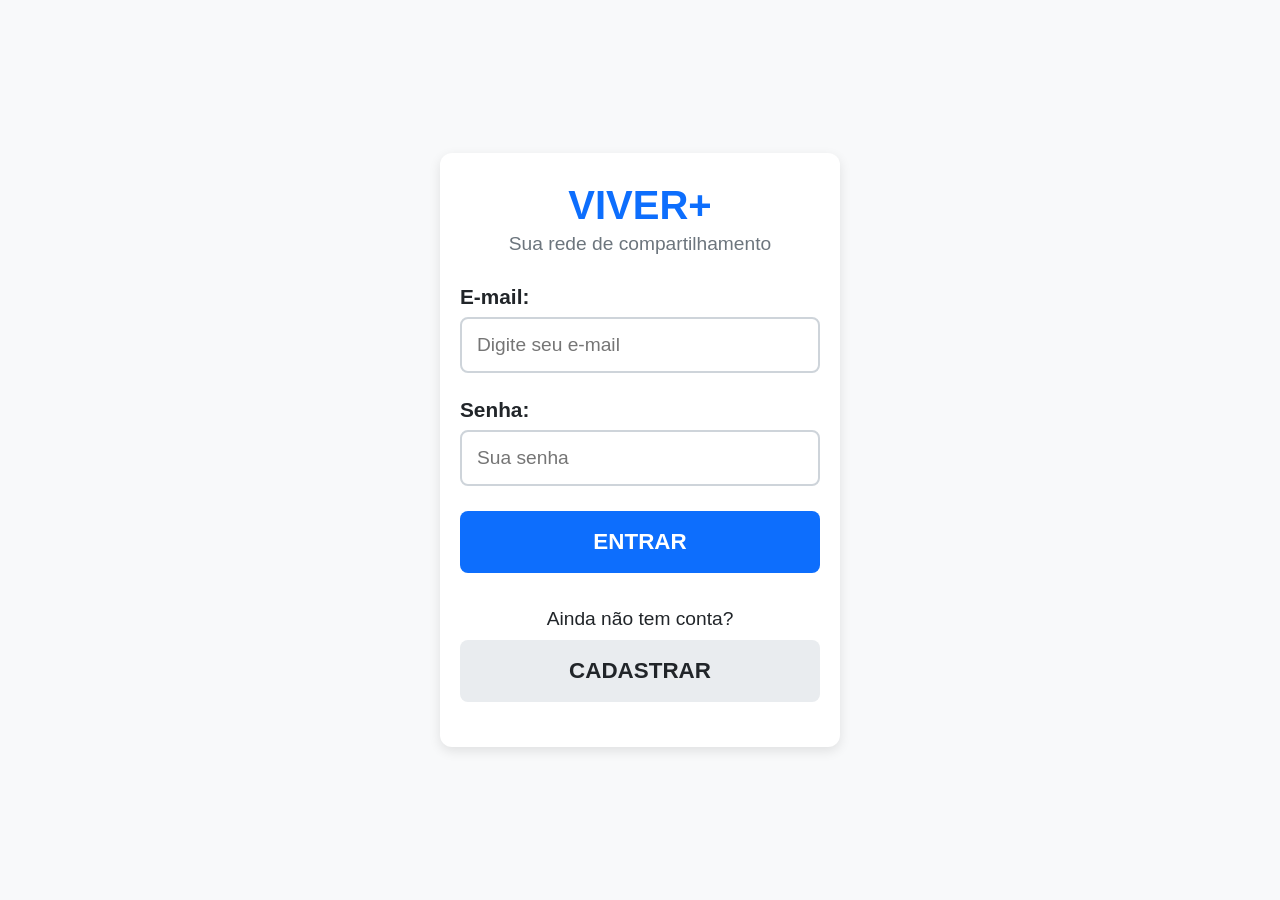
==== viver-frontend/index.html @ a908cf32 "Frontend: Criação da tela de Login com design acessível e alto contraste" ====
<!DOCTYPE html>
<html lang="pt-BR">
<head>
    <meta charset="UTF-8">
    <meta name="viewport" content="width=device-width, initial-scale=1.0, maximum-scale=1.0, user-scalable=no">
    <title>VIVER+ - Acesso Seguro</title>
    
    <link rel="stylesheet" href="css/style.css">
    
    <link rel="manifest" href="manifest.json">
</head>
<body>

    <main class="container-login">
        <header class="cabecalho-simples">
            <h1>VIVER+</h1>
            <p>Sua rede de compartilhamento</p>
        </header>

        <section class="area-formulario">
            <form id="form-login">
                
                <div class="grupo-input">
                    <label for="email">E-mail:</label>
                    <input type="email" id="email" placeholder="Digite seu e-mail" required>
                </div>

                <div class="grupo-input">
                    <label for="senha">Senha:</label>
                    <input type="password" id="senha" placeholder="Sua senha" required>
                </div>

                <button type="submit" class="btn-primario btn-grande">ENTRAR</button>
                
            </form>

            <div class="area-links">
                <p>Ainda não tem conta?</p>
                <a href="cadastro.html" class="btn-secundario btn-grande">CADASTRAR</a>
            </div>
        </section>
    </main>

    <script src="js/api.js"></script>
</body>
</html>
---- viver-frontend/css/style.css ----
/* Variáveis de cores para alto contraste e conforto visual */
:root {
    --cor-fundo: #f8f9fa;
    --cor-texto: #212529;
    --cor-primaria: #0d6efd; /* Azul forte, transmite segurança */
    --cor-secundaria: #e9ecef;
    --cor-erro: #dc3545;
}

/* Reset básico para garantir que fica igual em todos os telemóveis */
* {
    box-sizing: border-box;
    margin: 0;
    padding: 0;
}

body {
    font-family: 'Arial', sans-serif;
    background-color: var(--cor-fundo);
    color: var(--cor-texto);
    display: flex;
    justify-content: center;
    align-items: center;
    min-height: 100vh;
    padding: 20px;
}

/* O contentor principal que segura o formulário */
.container-login {
    background-color: white;
    width: 100%;
    max-width: 400px;
    padding: 30px 20px;
    border-radius: 12px;
    box-shadow: 0 4px 12px rgba(0,0,0,0.1);
    text-align: center;
}

.cabecalho-simples h1 {
    font-size: 2.5rem;
    color: var(--cor-primaria);
    margin-bottom: 5px;
}

.cabecalho-simples p {
    font-size: 1.2rem;
    color: #6c757d;
    margin-bottom: 30px;
}

/* Estilização dos campos de texto (grandes e visíveis) */
.grupo-input {
    margin-bottom: 25px;
    text-align: left;
}

.grupo-input label {
    display: block;
    font-size: 1.3rem;
    font-weight: bold;
    margin-bottom: 8px;
}

.grupo-input input {
    width: 100%;
    padding: 15px;
    font-size: 1.2rem;
    border: 2px solid #ced4da;
    border-radius: 8px;
    transition: border-color 0.3s;
}

.grupo-input input:focus {
    border-color: var(--cor-primaria);
    outline: none;
}

/* Botões gigantes para facilitar o toque no ecrã */
.btn-grande {
    display: inline-block;
    width: 100%;
    padding: 18px;
    font-size: 1.4rem;
    font-weight: bold;
    text-align: center;
    text-decoration: none;
    border-radius: 8px;
    border: none;
    cursor: pointer;
    margin-bottom: 15px;
    transition: opacity 0.3s;
}

.btn-primario {
    background-color: var(--cor-primaria);
    color: white;
}

.btn-primario:active {
    opacity: 0.8;
}

.btn-secundario {
    background-color: var(--cor-secundaria);
    color: var(--cor-texto);
}

.area-links p {
    font-size: 1.2rem;
    margin: 20px 0 10px 0;
}
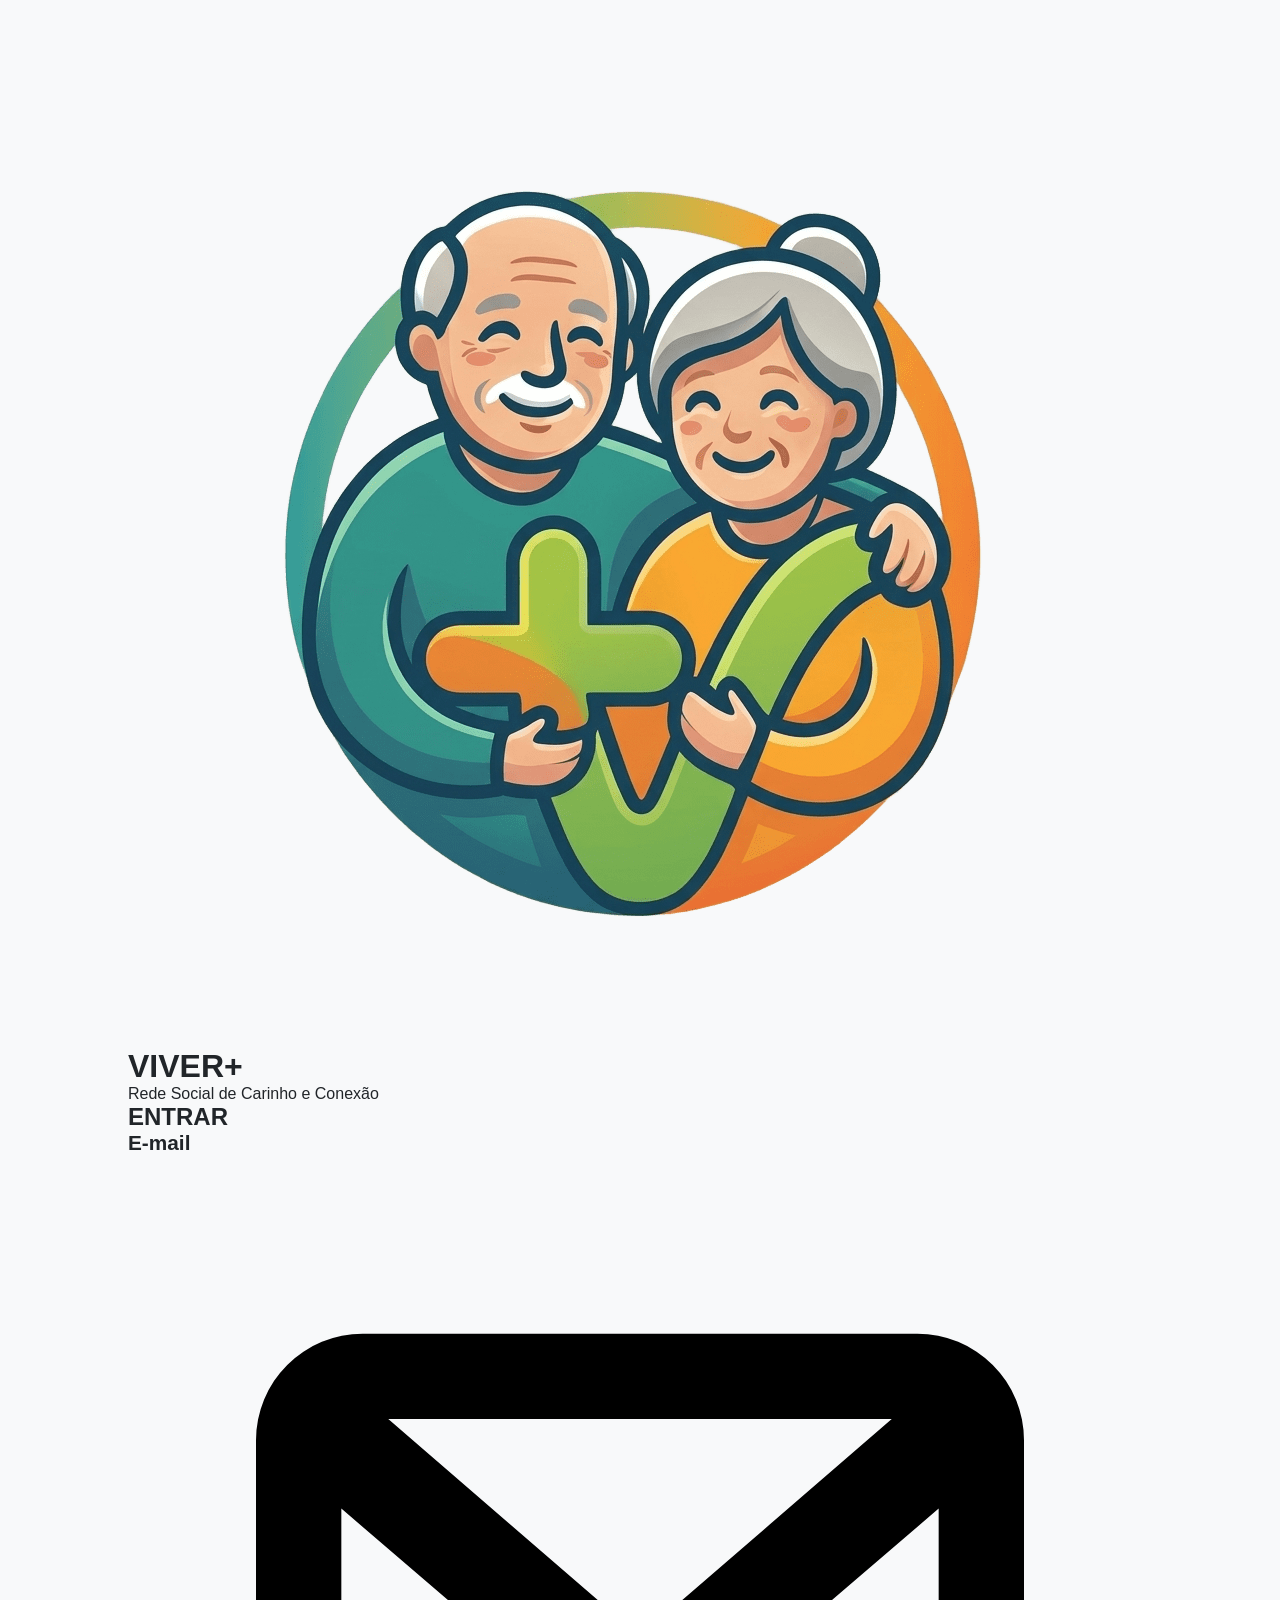
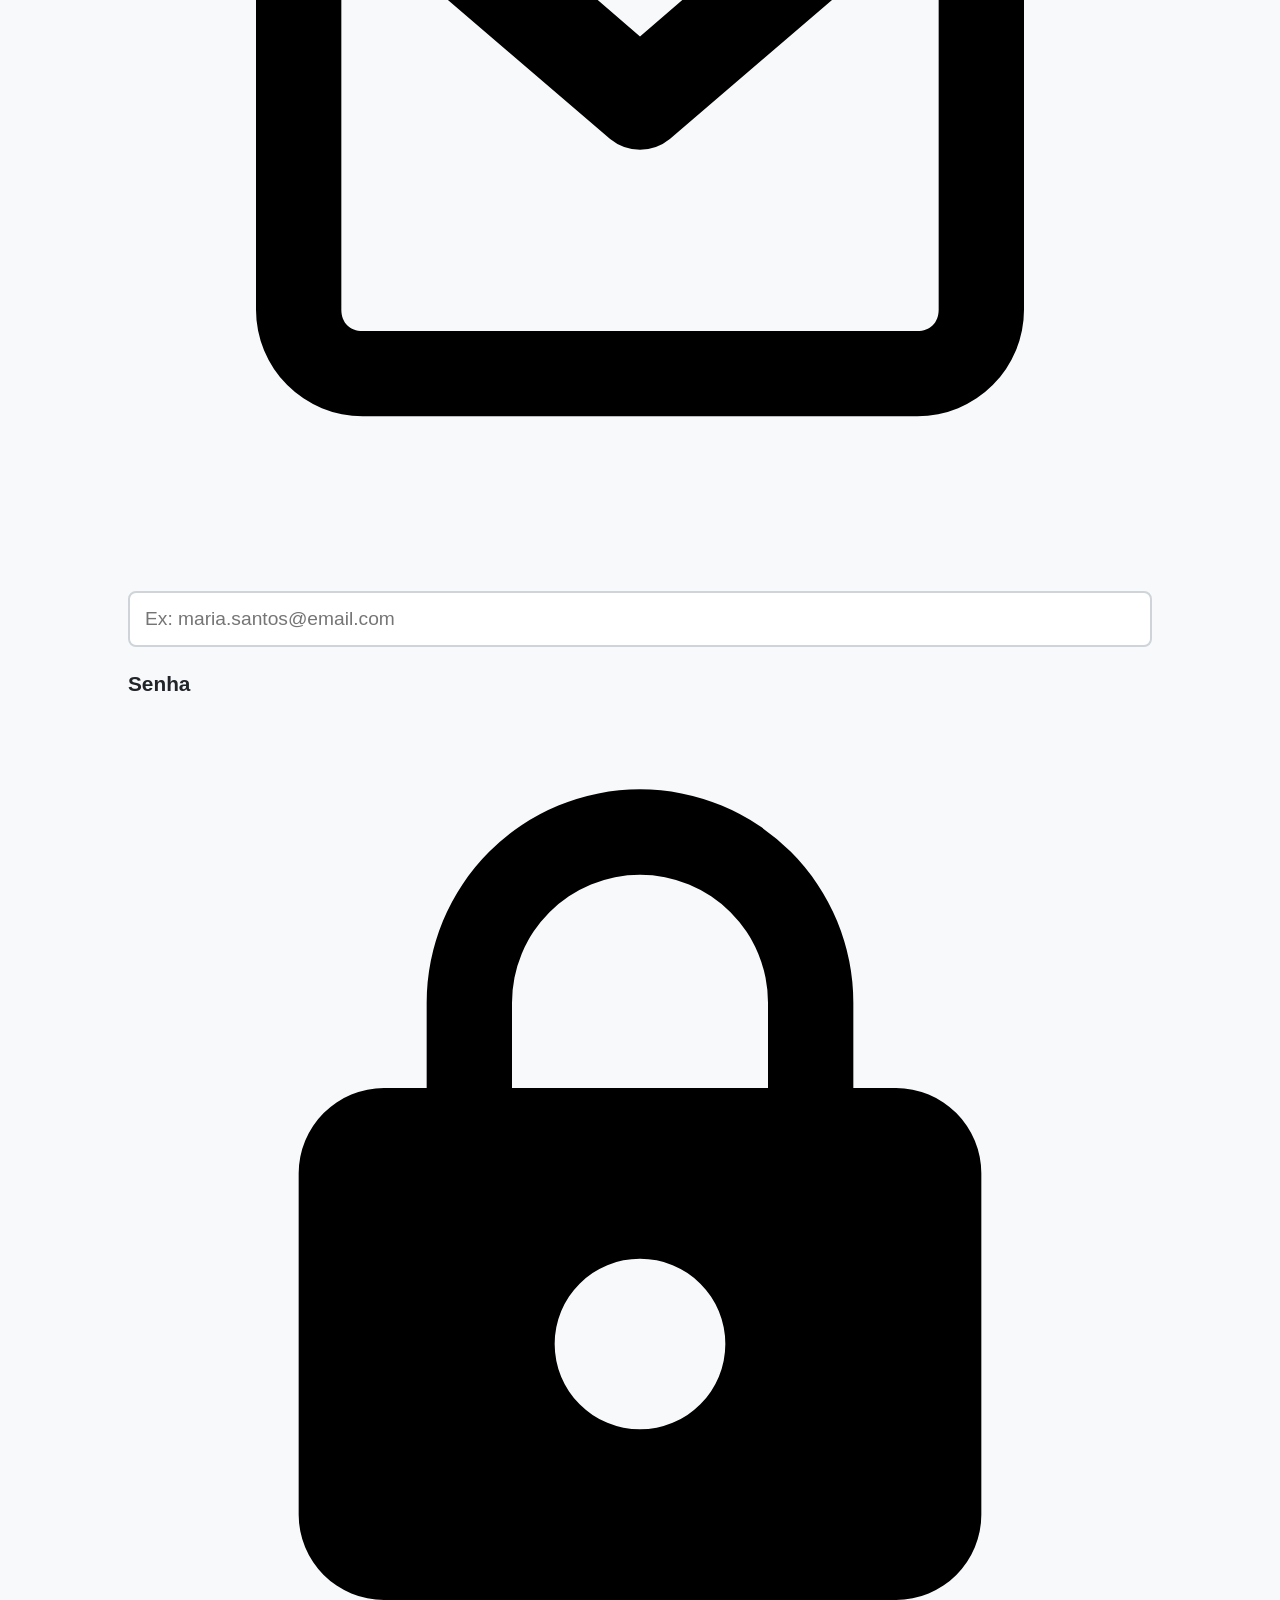
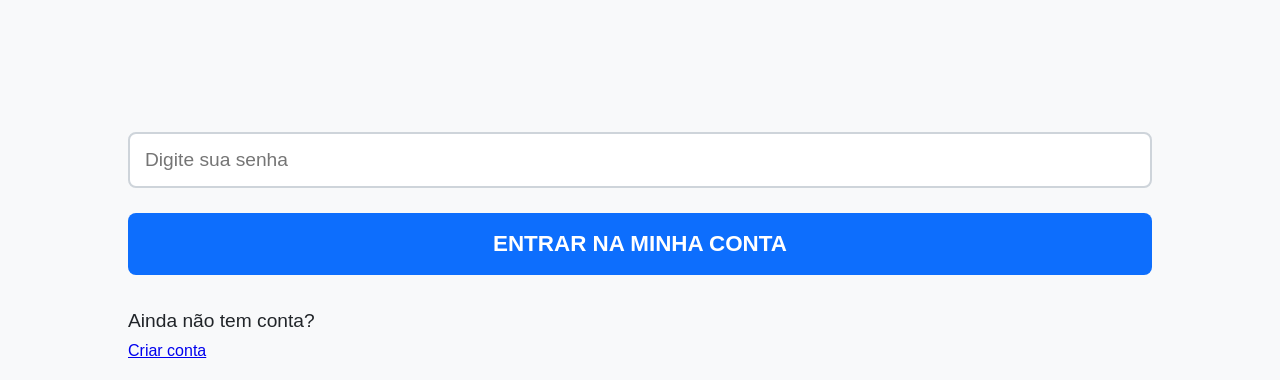
==== commit 1f47371d: "Docs: Adição do .gitignore para proteger credenciais e ficheiros de compilação" ====
--- a/viver-frontend/index.html
+++ b/viver-frontend/index.html
@@ -3,44 +3,55 @@
 <head>
     <meta charset="UTF-8">
     <meta name="viewport" content="width=device-width, initial-scale=1.0, maximum-scale=1.0, user-scalable=no">
-    <title>VIVER+ - Acesso Seguro</title>
-    
+    <title>VIVER+ - Entrar</title>
     <link rel="stylesheet" href="css/style.css">
-    
     <link rel="manifest" href="manifest.json">
+    <link rel="icon" type="image/png" href="img/logo.png">
 </head>
 <body>
 
-    <main class="container-login">
-        <header class="cabecalho-simples">
-            <h1>VIVER+</h1>
-            <p>Sua rede de compartilhamento</p>
+    <main class="tela-acesso">
+        <header class="marca">
+            <img src="img/logo.png" alt="Logótipo Oficial do VIVER+" class="marca-icone" style="object-fit: contain;">
+            
+            <div>
+                <h1>VIVER+</h1>
+                <p>Rede Social de Carinho e Conexão</p> </div>
         </header>
 
         <section class="area-formulario">
+            <h2>ENTRAR</h2>
+
             <form id="form-login">
-                
                 <div class="grupo-input">
-                    <label for="email">E-mail:</label>
-                    <input type="email" id="email" placeholder="Digite seu e-mail" required>
+                    <label for="email">E-mail</label>
+                    <div class="campo-com-icone">
+                        <svg viewBox="0 0 24 24" aria-hidden="true">
+                            <path d="M3 6.5A2.5 2.5 0 0 1 5.5 4h13A2.5 2.5 0 0 1 21 6.5v11a2.5 2.5 0 0 1-2.5 2.5h-13A2.5 2.5 0 0 1 3 17.5v-11Zm3.1-.5 5.9 5.1L17.9 6H6.1Zm12.9 2.1-6.3 5.4a1.1 1.1 0 0 1-1.4 0L5 8.1v9.4c0 .3.2.5.5.5h13c.3 0 .5-.2.5-.5V8.1Z"/>
+                        </svg>
+                        <input type="email" id="email" placeholder="Ex: maria.santos@email.com" required>
+                    </div>
                 </div>
 
                 <div class="grupo-input">
-                    <label for="senha">Senha:</label>
-                    <input type="password" id="senha" placeholder="Sua senha" required>
+                    <label for="senha">Senha</label>
+                    <div class="campo-com-icone">
+                        <svg viewBox="0 0 24 24" aria-hidden="true">
+                            <path d="M17 9h1a2 2 0 0 1 2 2v8a2 2 0 0 1-2 2H6a2 2 0 0 1-2-2v-8a2 2 0 0 1 2-2h1V7a5 5 0 0 1 10 0v2Zm-8 0h6V7a3 3 0 0 0-6 0v2Zm3 8a2 2 0 1 0 0-4 2 2 0 0 0 0 4Z"/>
+                        </svg>
+                        <input type="password" id="senha" placeholder="Digite sua senha" required>
+                    </div>
                 </div>
 
-                <button type="submit" class="btn-primario btn-grande">ENTRAR</button>
-                
+                <button type="submit" class="btn-primario btn-grande">ENTRAR NA MINHA CONTA</button>
             </form>
 
             <div class="area-links">
-                <p>Ainda não tem conta?</p>
-                <a href="cadastro.html" class="btn-secundario btn-grande">CADASTRAR</a>
+                <p>Ainda não tem conta?</p> <a href="cadastro.html">Criar conta</a>
             </div>
         </section>
     </main>
 
     <script src="js/api.js"></script>
-</body>
+    <script src="js/pwa-setup.js"></script> </body>
 </html>
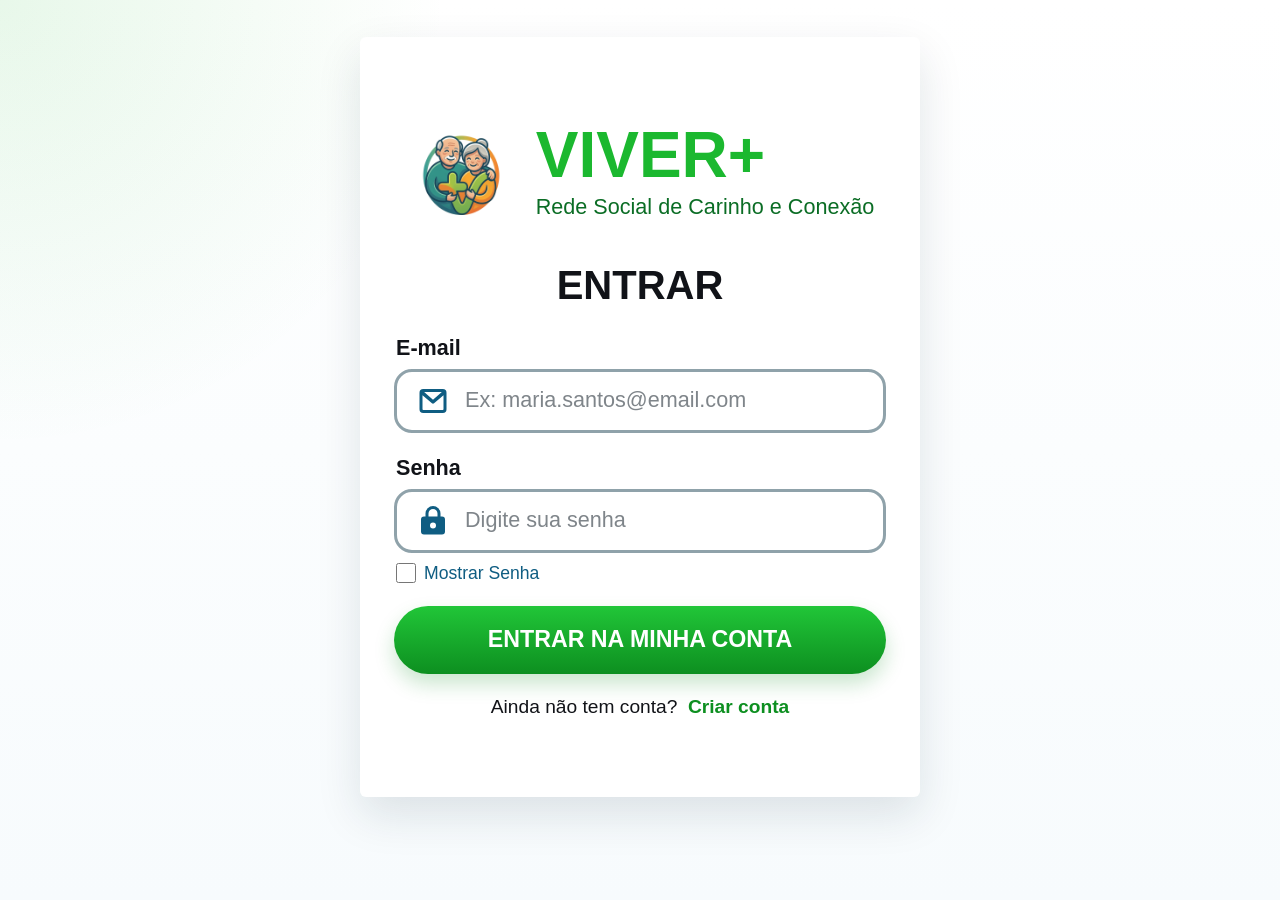
==== commit 76fa0391: "Feat (Segurança): Validação de CPF, confirmação de senha e melhorias no fluxo de login" ====
--- a/viver-frontend/index.html
+++ b/viver-frontend/index.html
@@ -9,14 +9,13 @@
     <link rel="icon" type="image/png" href="img/logo.png">
 </head>
 <body>
-
     <main class="tela-acesso">
         <header class="marca">
             <img src="img/logo.png" alt="Logótipo Oficial do VIVER+" class="marca-icone" style="object-fit: contain;">
-            
             <div>
                 <h1>VIVER+</h1>
-                <p>Rede Social de Carinho e Conexão</p> </div>
+                <p>Rede Social de Carinho e Conexão</p>
+            </div>
         </header>
 
         <section class="area-formulario">
@@ -26,21 +25,21 @@
                 <div class="grupo-input">
                     <label for="email">E-mail</label>
                     <div class="campo-com-icone">
-                        <svg viewBox="0 0 24 24" aria-hidden="true">
-                            <path d="M3 6.5A2.5 2.5 0 0 1 5.5 4h13A2.5 2.5 0 0 1 21 6.5v11a2.5 2.5 0 0 1-2.5 2.5h-13A2.5 2.5 0 0 1 3 17.5v-11Zm3.1-.5 5.9 5.1L17.9 6H6.1Zm12.9 2.1-6.3 5.4a1.1 1.1 0 0 1-1.4 0L5 8.1v9.4c0 .3.2.5.5.5h13c.3 0 .5-.2.5-.5V8.1Z"/>
-                        </svg>
+                        <svg viewBox="0 0 24 24" aria-hidden="true"><path d="M3 6.5A2.5 2.5 0 0 1 5.5 4h13A2.5 2.5 0 0 1 21 6.5v11a2.5 2.5 0 0 1-2.5 2.5h-13A2.5 2.5 0 0 1 3 17.5v-11Zm3.1-.5 5.9 5.1L17.9 6H6.1Zm12.9 2.1-6.3 5.4a1.1 1.1 0 0 1-1.4 0L5 8.1v9.4c0 .3.2.5.5.5h13c.3 0 .5-.2.5-.5V8.1Z"/></svg>
                         <input type="email" id="email" placeholder="Ex: maria.santos@email.com" required>
                     </div>
                 </div>
 
                 <div class="grupo-input">
                     <label for="senha">Senha</label>
-                    <div class="campo-com-icone">
-                        <svg viewBox="0 0 24 24" aria-hidden="true">
-                            <path d="M17 9h1a2 2 0 0 1 2 2v8a2 2 0 0 1-2 2H6a2 2 0 0 1-2-2v-8a2 2 0 0 1 2-2h1V7a5 5 0 0 1 10 0v2Zm-8 0h6V7a3 3 0 0 0-6 0v2Zm3 8a2 2 0 1 0 0-4 2 2 0 0 0 0 4Z"/>
-                        </svg>
+                    <div class="campo-com-icone" style="margin-bottom: 10px;">
+                        <svg viewBox="0 0 24 24" aria-hidden="true"><path d="M17 9h1a2 2 0 0 1 2 2v8a2 2 0 0 1-2 2H6a2 2 0 0 1-2-2v-8a2 2 0 0 1 2-2h1V7a5 5 0 0 1 10 0v2Zm-8 0h6V7a3 3 0 0 0-6 0v2Zm3 8a2 2 0 1 0 0-4 2 2 0 0 0 0 4Z"/></svg>
                         <input type="password" id="senha" placeholder="Digite sua senha" required>
                     </div>
+                    
+                    <label style="display: flex; align-items: center; gap: 8px; font-size: 1.1rem; font-weight: normal; cursor: pointer; color: var(--cor-azul);">
+                        <input type="checkbox" onclick="toggleSenha()" style="width: 20px; height: 20px; cursor: pointer;"> Mostrar Senha
+                    </label>
                 </div>
 
                 <button type="submit" class="btn-primario btn-grande">ENTRAR NA MINHA CONTA</button>
@@ -53,5 +52,22 @@
     </main>
 
     <script src="js/api.js"></script>
-    <script src="js/pwa-setup.js"></script> </body>
+    <script src="js/pwa-setup.js"></script> 
+    <script>
+        function toggleSenha() {
+            const input = document.getElementById('senha');
+            input.type = input.type === 'password' ? 'text' : 'password';
+        }
+
+        // Foco no Login: Preencher e-mail automaticamente se vier do cadastro
+        window.addEventListener('load', () => {
+            const emailSalvo = localStorage.getItem('emailRecenteCadastro');
+            if (emailSalvo) {
+                document.getElementById('email').value = emailSalvo;
+                document.getElementById('senha').focus(); // Foca logo na senha para facilitar
+                localStorage.removeItem('emailRecenteCadastro'); // Limpa para a próxima vez
+            }
+        });
+    </script>
+</body>
 </html>
--- a/viver-frontend/css/style.css
+++ b/viver-frontend/css/style.css
@@ -1,111 +1,343 @@
-/* Variáveis de cores para alto contraste e conforto visual */
 :root {
-    --cor-fundo: #f8f9fa;
-    --cor-texto: #212529;
-    --cor-primaria: #0d6efd; /* Azul forte, transmite segurança */
-    --cor-secundaria: #e9ecef;
-    --cor-erro: #dc3545;
-}
-
-/* Reset básico para garantir que fica igual em todos os telemóveis */
+    --cor-fundo: #f7fbfd;
+    --cor-painel: #ffffff;
+    --cor-texto: #111318;
+    --cor-texto-suave: #6c747b;
+    --cor-primaria: #1bb82f;
+    --cor-primaria-escura: #0d8f20;
+    --cor-azul: #0f5d82;
+    --cor-borda: #8fa2aa;
+    --cor-erro: #c92a2a;
+    --cor-sucesso: #157347;
+}
+
 * {
     box-sizing: border-box;
     margin: 0;
     padding: 0;
 }
 
+html {
+    min-height: 100%;
+}
+
 body {
-    font-family: 'Arial', sans-serif;
-    background-color: var(--cor-fundo);
+    min-height: 100vh;
+    font-family: Arial, Helvetica, sans-serif;
     color: var(--cor-texto);
+    background:
+        radial-gradient(circle at top left, rgba(27, 184, 47, 0.10), transparent 28rem),
+        linear-gradient(180deg, #ffffff 0%, var(--cor-fundo) 100%);
     display: flex;
     justify-content: center;
     align-items: center;
-    min-height: 100vh;
-    padding: 20px;
-}
-
-/* O contentor principal que segura o formulário */
+    padding: 24px;
+}
+
+.tela-acesso,
 .container-login {
-    background-color: white;
-    width: 100%;
-    max-width: 400px;
-    padding: 30px 20px;
-    border-radius: 12px;
-    box-shadow: 0 4px 12px rgba(0,0,0,0.1);
+    width: 100%;
+    max-width: 560px;
+    min-height: min(760px, calc(100vh - 48px));
+    background: var(--cor-painel);
+    display: flex;
+    flex-direction: column;
+    justify-content: center;
+    padding: 36px 34px;
+    border-radius: 6px;
+    box-shadow: 0 18px 45px rgba(18, 43, 54, 0.12);
+}
+
+.marca,
+.cabecalho-simples {
+    display: flex;
+    justify-content: center;
+    align-items: center;
+    gap: 18px;
+    margin-bottom: 34px;
+    text-align: left;
+}
+
+.marca-icone {
+    width: 112px;
+    height: 112px;
+    flex: 0 0 auto;
+}
+
+.tronco {
+    fill: var(--cor-azul);
+}
+
+.folha,
+.coracao {
+    fill: var(--cor-primaria);
+}
+
+.marca h1,
+.cabecalho-simples h1 {
+    color: var(--cor-primaria);
+    font-size: 4rem;
+    line-height: 0.95;
+    font-weight: 900;
+}
+
+.marca p,
+.cabecalho-simples p {
+    color: #0b6d25;
+    font-size: 1.35rem;
+    line-height: 1.2;
+    margin-top: 8px;
+}
+
+.area-formulario h2 {
     text-align: center;
-}
-
-.cabecalho-simples h1 {
     font-size: 2.5rem;
-    color: var(--cor-primaria);
-    margin-bottom: 5px;
-}
-
-.cabecalho-simples p {
-    font-size: 1.2rem;
-    color: #6c757d;
-    margin-bottom: 30px;
-}
-
-/* Estilização dos campos de texto (grandes e visíveis) */
+    line-height: 1.1;
+    margin-bottom: 28px;
+    font-weight: 900;
+}
+
 .grupo-input {
-    margin-bottom: 25px;
-    text-align: left;
+    margin-bottom: 22px;
 }
 
 .grupo-input label {
     display: block;
-    font-size: 1.3rem;
-    font-weight: bold;
-    margin-bottom: 8px;
-}
-
+    font-size: 1.35rem;
+    font-weight: 900;
+    margin: 0 0 8px 2px;
+}
+
+.grupo-input small {
+    display: block;
+    margin: 8px 0 0 66px;
+    color: var(--cor-texto);
+    font-size: 1rem;
+    line-height: 1.35;
+}
+
+.campo-com-icone {
+    width: 100%;
+    min-height: 64px;
+    display: flex;
+    align-items: center;
+    gap: 14px;
+    padding: 0 18px;
+    border: 3px solid var(--cor-borda);
+    border-radius: 18px;
+    background: #ffffff;
+}
+
+.campo-com-icone:focus-within {
+    border-color: var(--cor-primaria);
+    box-shadow: 0 0 0 4px rgba(27, 184, 47, 0.14);
+}
+
+.campo-com-icone svg {
+    width: 36px;
+    height: 36px;
+    flex: 0 0 auto;
+    fill: var(--cor-azul);
+}
+
+.campo-com-icone input,
 .grupo-input input {
     width: 100%;
-    padding: 15px;
-    font-size: 1.2rem;
-    border: 2px solid #ced4da;
-    border-radius: 8px;
-    transition: border-color 0.3s;
-}
-
-.grupo-input input:focus {
-    border-color: var(--cor-primaria);
-    outline: none;
-}
-
-/* Botões gigantes para facilitar o toque no ecrã */
+    min-width: 0;
+    border: 0;
+    outline: 0;
+    color: var(--cor-texto);
+    background: transparent;
+    font-size: 1.35rem;
+    line-height: 1.3;
+}
+
+.campo-com-icone input::placeholder,
+.grupo-input input::placeholder {
+    color: #7f858a;
+}
+
 .btn-grande {
-    display: inline-block;
-    width: 100%;
-    padding: 18px;
-    font-size: 1.4rem;
-    font-weight: bold;
+    display: inline-flex;
+    width: 100%;
+    min-height: 68px;
+    align-items: center;
+    justify-content: center;
+    padding: 18px 24px;
+    border: 0;
+    border-radius: 999px;
+    cursor: pointer;
     text-align: center;
     text-decoration: none;
-    border-radius: 8px;
-    border: none;
-    cursor: pointer;
-    margin-bottom: 15px;
-    transition: opacity 0.3s;
+    font-size: 1.45rem;
+    font-weight: 900;
 }
 
 .btn-primario {
-    background-color: var(--cor-primaria);
-    color: white;
+    color: #ffffff;
+    background: linear-gradient(180deg, #21c638 0%, var(--cor-primaria-escura) 100%);
+    box-shadow: 0 10px 20px rgba(13, 143, 32, 0.22);
 }
 
 .btn-primario:active {
-    opacity: 0.8;
+    transform: translateY(1px);
 }
 
 .btn-secundario {
-    background-color: var(--cor-secundaria);
+    color: var(--cor-primaria-escura);
+    background: #eefaf0;
+}
+
+.area-links {
+    margin-top: 22px;
+    text-align: center;
+}
+
+.area-links p {
+    display: inline;
     color: var(--cor-texto);
-}
-
-.area-links p {
     font-size: 1.2rem;
-    margin: 20px 0 10px 0;
+}
+
+.area-links a {
+    color: var(--cor-primaria-escura);
+    font-size: 1.2rem;
+    font-weight: 900;
+    text-decoration: none;
+    margin-left: 6px;
+}
+
+.area-links a:focus,
+.area-links a:hover {
+    text-decoration: underline;
+}
+
+.mensagem {
+    min-height: 30px;
+    margin: -4px 0 16px;
+    font-size: 1.08rem;
+    font-weight: 900;
+    text-align: center;
+}
+
+.mensagem-sucesso {
+    color: var(--cor-sucesso);
+}
+
+.mensagem-erro {
+    color: var(--cor-erro);
+}
+
+@media (max-width: 560px) {
+    body {
+        align-items: flex-start;
+        padding: 14px;
+    }
+
+    .tela-acesso,
+    .container-login {
+        min-height: calc(100vh - 28px);
+        padding: 26px 18px;
+        box-shadow: none;
+    }
+
+    .marca,
+    .cabecalho-simples {
+        gap: 10px;
+        margin-bottom: 26px;
+    }
+
+    .marca-icone {
+        width: 82px;
+        height: 82px;
+    }
+
+    .marca h1,
+    .cabecalho-simples h1 {
+        font-size: 3rem;
+    }
+
+    .marca p,
+    .cabecalho-simples p {
+        font-size: 1.05rem;
+    }
+
+    .area-formulario h2 {
+        font-size: 2rem;
+    }
+
+    .campo-com-icone {
+        min-height: 58px;
+        padding: 0 14px;
+        border-radius: 16px;
+    }
+
+    .campo-com-icone svg {
+        width: 30px;
+        height: 30px;
+    }
+
+    .campo-com-icone input,
+    .grupo-input input {
+        font-size: 1.15rem;
+    }
+
+    .grupo-input label {
+        font-size: 1.18rem;
+    }
+
+    .grupo-input small {
+        margin-left: 0;
+        font-size: 0.98rem;
+    }
+
+    .btn-grande {
+        min-height: 62px;
+        font-size: 1.15rem;
+    }
+}
+
+.barra-navegacao {
+    position: fixed;
+    bottom: 0;
+    left: 0;
+    width: 100%;
+    background: #ffffff;
+    border-top: 3px solid var(--cor-borda);
+    display: flex;
+    justify-content: space-around;
+    align-items: center;
+    padding: 12px 0;
+    z-index: 1000;
+    box-shadow: 0 -4px 15px rgba(0,0,0,0.05);
+}
+
+.item-nav {
+    display: flex;
+    flex-direction: column;
+    align-items: center;
+    text-decoration: none;
+    color: var(--cor-texto-suave);
+    gap: 6px;
+    transition: 0.2s ease-in-out;
+}
+
+.item-nav.ativo {
+    color: var(--cor-primaria-escura);
+}
+
+.item-nav svg {
+    width: 32px;
+    height: 32px;
+    fill: currentColor;
+}
+
+.item-nav span {
+    font-size: 1.1rem;
+    font-weight: bold;
+}
+
+/* Ajuste para o body não ficar escondido atrás da barra */
+body {
+    padding-bottom: 90px; 
 }
